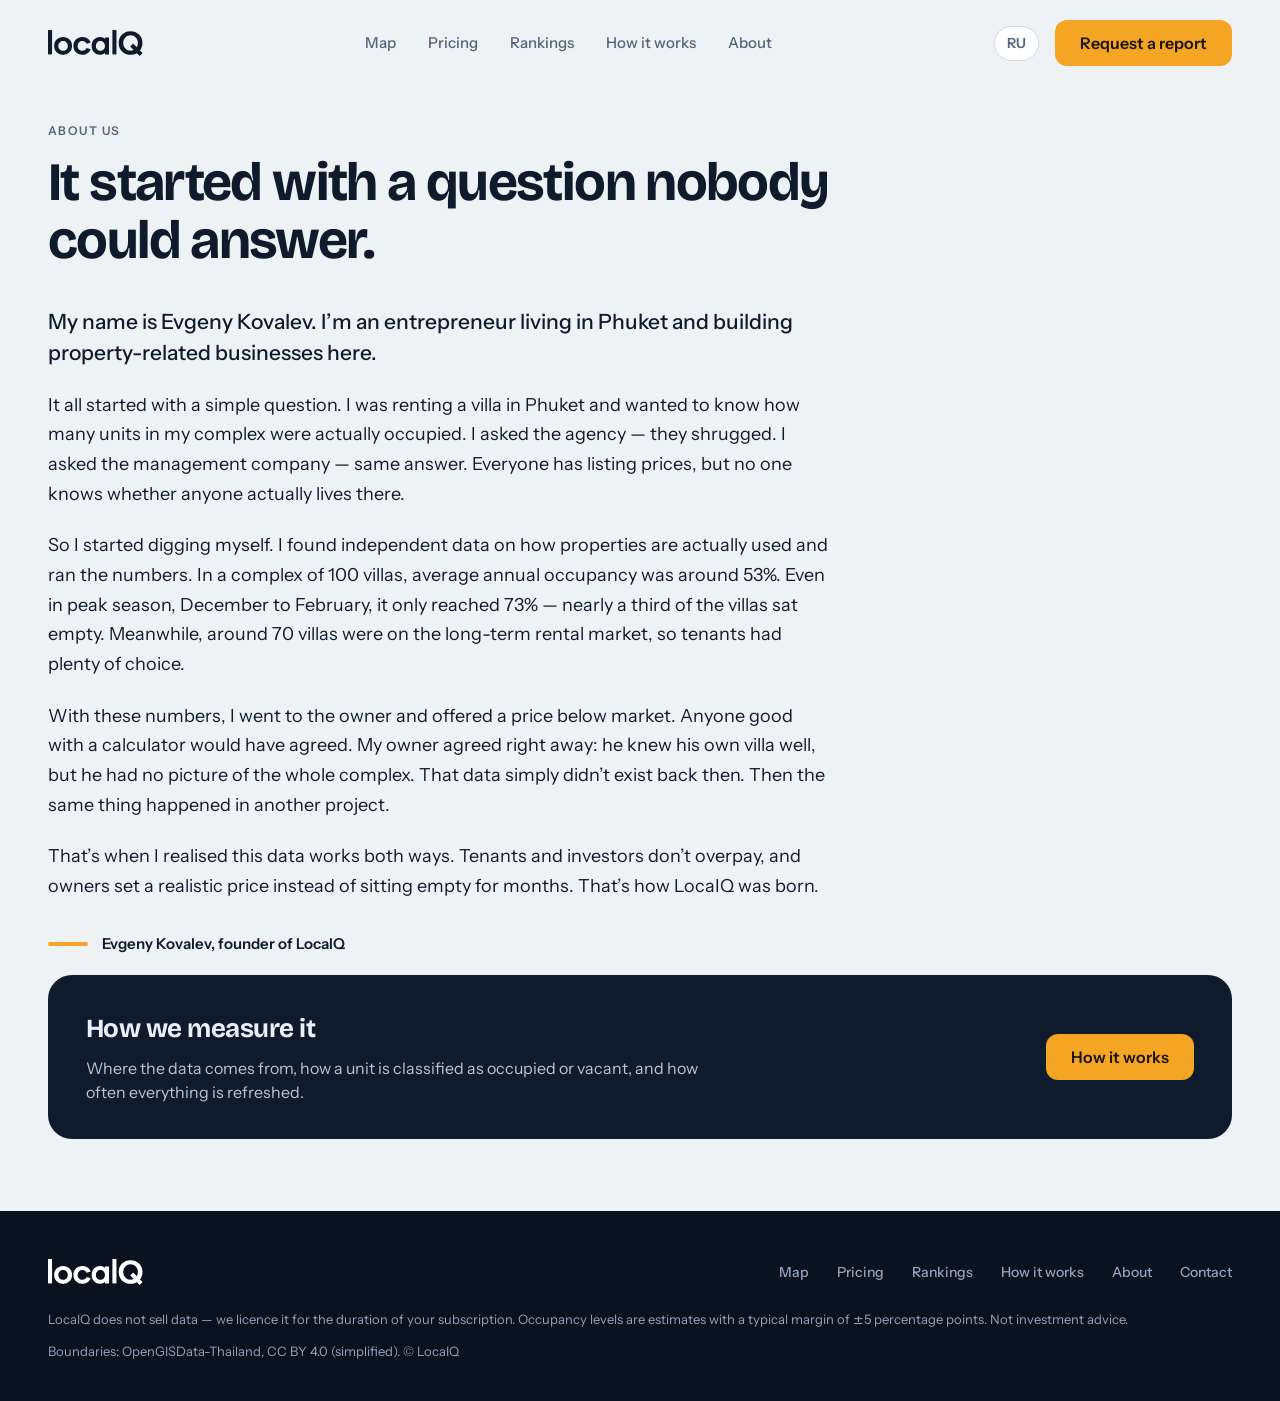
==== about/index.html @ 243b1ca3 "Pricing, About and How it works from the approved doc - Pricing rebuilt: Market Map (free), Market I" ====
<!doctype html>
<html lang="en">
<head>
<meta charset="utf-8">
<meta name="viewport" content="width=device-width,initial-scale=1">
<title>About us — LocaIQ</title>
<meta name="description" content="How LocaIQ started: one villa, one question nobody could answer, and the numbers that changed a deal.">
<meta property="og:title" content="About us — LocaIQ"><meta property="og:description" content="How LocaIQ started: one villa, one question nobody could answer, and the numbers that changed a deal."><meta property="og:type" content="article">
<link rel="alternate" hreflang="en" href="/about/"><link rel="alternate" hreflang="ru" href="/ru/about/">
<link rel="icon" href="/assets/logo.svg">
<link rel="preconnect" href="https://fonts.googleapis.com"><link rel="preconnect" href="https://fonts.gstatic.com" crossorigin>
<link href="https://fonts.googleapis.com/css2?family=Bricolage+Grotesque:opsz,wght@12..96,600;12..96,700;12..96,800&family=Instrument+Sans:wght@400;500;600&display=swap" rel="stylesheet">
<link rel="stylesheet" href="/assets/style.css">
</head>
<body>
<div class="wrap">
<header class="hdr">
<a href="/" aria-label="LocaIQ"><img src="/assets/logo.svg" width="95" height="26" alt="LocaIQ"></a>
<input type="checkbox" id="menu" hidden>
<nav class="nav"><a href="/#map">Map</a><a href="/#access">Pricing</a><a href="/#rankings">Rankings</a><a href="/how-it-works/">How it works</a><a href="/about/">About</a></nav>
<div class="hdr-r"><a class="lang" href="/ru/about/" hreflang="ru">RU</a><a class="btn btn-p" href="/#request">Request a report</a><label for="menu" class="burger" aria-label="Menu"><i></i><i></i><i></i></label></div>
</header>

<div class="art">
<span class="eyebrow">ABOUT US</span>
<h1>It started with a question nobody could answer.</h1>
</div>
</div>

<section style="padding-top:8px"><div class="wrap">
<div class="prose">
<p class="big">My name is Evgeny Kovalev. I&rsquo;m an entrepreneur living in Phuket and building property-related businesses here.</p>
<p>It all started with a simple question. I was renting a villa in Phuket and wanted to know how many units in my complex were actually occupied. I asked the agency &mdash; they shrugged. I asked the management company &mdash; same answer. Everyone has listing prices, but no one knows whether anyone actually lives there.</p>
<p>So I started digging myself. I found independent data on how properties are actually used and ran the numbers. In a complex of 100 villas, average annual occupancy was around 53%. Even in peak season, December to February, it only reached 73% &mdash; nearly a third of the villas sat empty. Meanwhile, around 70 villas were on the long-term rental market, so tenants had plenty of choice.</p>
<p>With these numbers, I went to the owner and offered a price below market. Anyone good with a calculator would have agreed. My owner agreed right away: he knew his own villa well, but he had no picture of the whole complex. That data simply didn&rsquo;t exist back then. Then the same thing happened in another project.</p>
<p>That&rsquo;s when I realised this data works both ways. Tenants and investors don&rsquo;t overpay, and owners set a realistic price instead of sitting empty for months. That&rsquo;s how LocaIQ was born.</p>
<div class="sig"><i></i><span>Evgeny Kovalev, founder of LocaIQ</span></div>
</div>

<div class="ent"><div><h3>How we measure it</h3><p>Where the data comes from, how a unit is classified as occupied or vacant, and how often everything is refreshed.</p></div><a class="btn btn-p" href="/how-it-works/">How it works</a></div>
</div></section>

<footer><div class="wrap">
<div class="row"><img class="logo-l" src="/assets/logo.svg" width="95" height="26" alt="LocaIQ">
<nav><a href="/#map">Map</a><a href="/#access">Pricing</a><a href="/#rankings">Rankings</a><a href="/how-it-works/">How it works</a><a href="/about/">About</a><a href="/#request">Contact</a></nav></div>
<p>LocaIQ does not sell data &mdash; we licence it for the duration of your subscription. Occupancy levels are estimates with a typical margin of &plusmn;5 percentage points. Not investment advice.</p>
<p>Boundaries: OpenGISData-Thailand, CC BY 4.0 (simplified). &copy; LocaIQ</p>
</div></footer>
</body>
</html>
---- assets/style.css ----
:root{--bg:#EEF2F4;--surface:#fff;--ink:#0F1B2D;--muted:#53647A;--line:#CFD9E1;--accent:#F5A524;--on-accent:#1A1203;--chip:#E0EAF0;--navy:#0F1B2D;--r1:#DCE6FA;--r2:#A9C2F0;--r3:#6D93DE;--r4:#3A5FC0;--r5:#172A74;--nodata:#C3CED6}
*{box-sizing:border-box;margin:0;padding:0}
html{scroll-behavior:smooth;-webkit-text-size-adjust:100%}
body{background:var(--bg);color:var(--ink);font-family:"Instrument Sans",system-ui,-apple-system,"Segoe UI",Roboto,sans-serif;font-size:16px;line-height:1.5}
h1,h2,h3,.display{font-family:"Bricolage Grotesque","Instrument Sans",system-ui,sans-serif;font-weight:700;letter-spacing:-.02em}
a{color:inherit;text-decoration:none}
img{max-width:100%;display:block}
.wrap{max-width:1440px;margin:0 auto;padding:0 48px}
/* header */
.hdr{display:flex;align-items:center;justify-content:space-between;padding:20px 0;gap:24px;position:relative}
.nav{display:flex;gap:32px;font-weight:500;font-size:15px;color:var(--muted)}
.nav a:hover{color:var(--ink)}
.hdr-r{display:flex;align-items:center;gap:16px}
.lang{font-weight:600;font-size:14px;color:var(--muted);border:1px solid var(--line);border-radius:999px;padding:6px 12px;background:#fff}
.lang:hover{color:var(--ink)}
.btn{display:inline-flex;align-items:center;justify-content:center;gap:8px;font:600 16px/1 "Instrument Sans",sans-serif;padding:14px 24px;border-radius:12px;border:1.5px solid transparent;cursor:pointer;text-align:center}
.btn-p{background:var(--accent);color:var(--on-accent)}
.btn-p:hover{filter:brightness(.96)}
.btn-o{border-color:rgba(15,27,45,.35);color:var(--ink);background:transparent}
.btn-o:hover{background:#fff}
.burger{display:none;background:#fff;border:1px solid var(--line);border-radius:12px;width:44px;height:44px;cursor:pointer;flex-direction:column;align-items:center;justify-content:center;gap:5px}
.burger i{display:block;width:20px;height:2px;background:var(--ink);border-radius:1px}
/* hero */
.hero{display:grid;grid-template-columns:1fr 560px;gap:56px;padding:24px 0 64px;align-items:center}
.pill{display:inline-flex;align-items:center;gap:8px;background:#fff;border:1px solid var(--line);border-radius:999px;padding:6px 12px;font-weight:600;font-size:11px;letter-spacing:.08em;color:var(--muted);text-transform:uppercase}
.dot{width:8px;height:8px;border-radius:50%;background:var(--accent);display:inline-block}
.hero h1{font-size:64px;line-height:1.06;letter-spacing:-.03em;margin:28px 0 24px;max-width:640px}
.lead{font-size:20px;line-height:1.5;color:var(--muted);max-width:560px}
.ctas{display:flex;gap:12px;flex-wrap:wrap;margin:28px 0}
.facts{display:flex;gap:36px;flex-wrap:wrap}
.facts b{display:block;font:700 32px/1.1 "Bricolage Grotesque",sans-serif}
.facts span{font-size:13px;color:var(--muted)}
.mapcard{background:var(--chip);border-radius:28px;position:relative;height:760px;overflow:hidden}
.mapbox{position:absolute;left:60px;top:18px;width:341px;height:720px}
.mapbox img{width:100%;height:100%}
.ring{position:absolute;left:18.4%;top:45.6%;width:34px;height:34px;margin:-17px 0 0 -17px;border-radius:50%;border:2px solid var(--accent);animation:pulse 2.2s ease-out infinite}
@keyframes pulse{0%{transform:scale(.6);opacity:1}100%{transform:scale(1.7);opacity:0}}
.panel{position:absolute;left:250px;top:300px;width:280px;background:#fff;border:1px solid var(--line);border-radius:18px;padding:18px;box-shadow:0 10px 28px rgba(15,26,46,.14);display:flex;flex-direction:column;gap:12px}
.eyebrow{font-weight:600;font-size:11px;letter-spacing:.08em;color:var(--muted);text-transform:uppercase}
.lvl{display:flex;align-items:center;gap:10px;font:700 24px/1.1 "Bricolage Grotesque",sans-serif}
.sq{width:14px;height:14px;border-radius:4px;display:inline-block;flex:none}
.panel p{font-size:13px;line-height:1.4;color:var(--muted)}
.panel hr,.hr{border:0;height:1px;background:var(--line)}
.prow{display:flex;gap:8px;align-items:center;font-size:14px;flex-wrap:wrap}
.lockrow{display:flex;gap:8px;align-items:center;font-size:13px;color:var(--muted)}
.legend{position:absolute;left:20px;bottom:18px;background:rgba(255,255,255,.92);border:1px solid var(--line);border-radius:12px;padding:10px 14px;display:flex;gap:14px;align-items:center;font-weight:500;font-size:12px;color:var(--muted);flex-wrap:wrap}
.ramp{display:flex}
.ramp i{display:block;width:28px;height:10px}
.nd{width:14px;height:10px;border-radius:2px;background:var(--nodata);display:inline-block}
/* sections */
section{padding:72px 0}
.sh{display:flex;flex-direction:column;gap:12px;margin-bottom:36px}
.sh .eyebrow{letter-spacing:.12em;font-size:12px}
.sh h2{font-size:44px;line-height:1.1;letter-spacing:-.02em;max-width:860px}
.sh p{font-size:18px;line-height:1.5;color:var(--muted);max-width:680px}
.grid5{display:grid;grid-template-columns:repeat(5,1fr);gap:16px}
.grid4{display:grid;grid-template-columns:repeat(4,1fr);gap:16px}
.grid3{display:grid;grid-template-columns:repeat(3,1fr);gap:16px}
.grid2{display:grid;grid-template-columns:repeat(2,1fr);gap:16px}
.card{background:#fff;border:1px solid var(--line);border-radius:20px;padding:20px;display:flex;flex-direction:column;gap:14px}
.card.open{border:2px solid var(--r4)}
.card h3{font-size:20px}
.card .top{display:flex;justify-content:space-between;align-items:center}
.ramp2{display:flex;gap:3px}
.ramp2 i{display:block;width:34px;height:8px;border-radius:4px;background:rgba(195,206,214,.6)}
.card .lv{font-weight:600;font-size:15px}
.card .sm{font-size:13px;color:var(--muted)}
.locked h3,.locked .lv{color:var(--muted)}
.lk{width:18px;height:18px;flex:none}
.plan{padding:24px;gap:16px;border-radius:20px}
.plan.hl{border:2px solid var(--accent)}
.plan .tag{font-weight:600;font-size:11px;letter-spacing:.1em;color:var(--muted)}
.plan h3{font-size:24px}
.price{display:flex;align-items:flex-end;gap:6px;white-space:nowrap}
.price b{font:800 34px/1.1 "Bricolage Grotesque",sans-serif}
.price span{font-size:14px;color:var(--muted)}
.plan ul{list-style:none;color:var(--muted);font-size:15px;line-height:24px;flex:1}
.plan .btn{align-self:flex-start}
.note{font-size:13px;color:var(--muted);margin-top:16px}
/* rankings */
.table{background:#fff;border:1px solid var(--line);border-radius:20px;overflow:hidden}
.trow{display:grid;grid-template-columns:32px 320px 200px 1fr;gap:24px;align-items:center;padding:18px 24px;border-top:1px solid var(--line)}
.trow:first-child{border-top:0}
.thead{background:var(--bg);color:var(--muted);font-weight:600;font-size:12px;letter-spacing:.08em;padding:14px 24px;text-transform:uppercase}
.trow .n{font:700 18px "Bricolage Grotesque",sans-serif;color:var(--muted)}
.trow .nm{font-weight:600}
.trow .tb{color:var(--muted);font-size:15px}
.tfoot{display:flex;gap:10px;align-items:center;justify-content:center;background:var(--bg);padding:18px 24px;font-weight:600;font-size:15px;color:var(--muted);border-top:1px solid var(--line)}
.lvtxt{font-size:13px;color:var(--muted);margin-left:12px}
/* steps / audience / trust */
.step b{font:800 44px/1 "Bricolage Grotesque",sans-serif;color:var(--r4)}
.step h3{font-size:22px}
.step p{font-size:15px;line-height:23px;color:var(--muted)}
.sample{margin-top:16px;background:#fff;border:1px solid var(--line);border-radius:20px;padding:28px;display:flex;align-items:center;justify-content:space-between;gap:24px;flex-wrap:wrap}
.sample h3{font-size:24px}
.sample p{color:var(--muted);font-size:16px;margin-top:6px;max-width:640px}
.aud{padding:32px;border-radius:24px;gap:14px}
.aud h3{font-size:28px}
.aud p{color:var(--muted);line-height:25px;flex:1}
.aud .btn{align-self:flex-start}
.trust{display:flex;flex-direction:column;gap:8px;padding-right:16px}
.trust i{display:block;width:40px;height:4px;border-radius:2px;background:var(--accent)}
.trust h3{font-size:22px}
.trust p{font-size:15px;line-height:23px;color:var(--muted)}
/* faq */
details.faq{border-bottom:1px solid var(--line)}
details.faq:first-of-type{border-top:1px solid var(--line)}
details.faq summary{list-style:none;cursor:pointer;display:flex;justify-content:space-between;gap:16px;align-items:center;padding:22px 0;font:600 20px "Bricolage Grotesque",sans-serif}
details.faq summary::-webkit-details-marker{display:none}
details.faq summary::after{content:"+";font:400 24px "Instrument Sans",sans-serif;color:var(--muted)}
details.faq[open] summary::after{content:"–"}
details.faq p{padding:0 0 22px;color:var(--muted);max-width:760px;font-size:16px;line-height:1.55}
/* request */
.req{background:var(--navy);color:#EAF0FA;padding:88px 0}
.req .in{display:grid;grid-template-columns:1fr 520px;gap:64px;align-items:start}
.req .eyebrow{color:var(--accent);font-size:12px;letter-spacing:.12em;margin-bottom:16px;display:block}
.req h2{font-size:44px;line-height:1.1;color:#EAF0FA;margin-bottom:16px}
.req .lead{color:#93A4BF;font-size:18px}
form{display:flex;flex-direction:column;gap:16px}
label{display:flex;flex-direction:column;gap:6px;font-weight:500;font-size:13px;color:#93A4BF}
input,select{background:#16243D;border:1px solid #2A3B5A;border-radius:12px;color:#EAF0FA;padding:14px 16px;font:400 16px "Instrument Sans",sans-serif;width:100%}
input::placeholder{color:#6F82A1}
input:focus,select:focus{outline:2px solid var(--accent);outline-offset:1px}
.req .btn{width:100%}
.hp{position:absolute;left:-9999px}
footer{background:#0A1220;color:#93A4BF;padding:48px 0 40px}
footer .row{display:flex;justify-content:space-between;align-items:center;gap:24px;flex-wrap:wrap;margin-bottom:24px}
footer nav{display:flex;gap:28px;font-weight:500;font-size:14px;flex-wrap:wrap}
footer nav a:hover{color:#fff}
footer p{font-size:13px;line-height:20px;margin-top:12px}
footer .logo-l{filter:brightness(0) invert(1)}
/* responsive */
@media(max-width:1180px){
 .hero{grid-template-columns:1fr}
 .mapcard{max-width:560px;width:100%}
 .grid5{grid-template-columns:repeat(3,1fr)}.grid4{grid-template-columns:repeat(2,1fr)}
 .req .in{grid-template-columns:1fr}
}
@media(max-width:860px){
 .wrap{padding:0 20px}
 .nav{display:none;position:absolute;top:72px;left:0;right:0;flex-direction:column;gap:0;background:#fff;border:1px solid var(--line);border-radius:16px;padding:8px;z-index:20;box-shadow:0 10px 28px rgba(15,26,46,.14)}
 .nav a{padding:12px 14px;font-size:16px}
 #menu:checked~.nav{display:flex}
 .burger{display:flex}
 .hdr .btn{display:none}
 .hero{padding:8px 0 40px}
 .hero h1{font-size:38px;line-height:1.1;letter-spacing:-.03em;margin:20px 0}
 .lead{font-size:17px;line-height:26px}
 .ctas .btn{width:100%}
 .facts{gap:28px}.facts b{font-size:28px}
 .mapcard{height:620px;border-radius:24px}
 .mapbox{left:30px;top:20px;width:204px;height:430px}
 .panel{left:12px;right:12px;top:auto;bottom:12px;width:auto}
 .legend{left:12px;top:12px;bottom:auto;padding:8px 12px;gap:10px;font-size:11px}
 .ramp i{width:18px;height:8px}
 section{padding:48px 0}
 .sh h2{font-size:30px;line-height:1.13;letter-spacing:-.02em}
 .sh p{font-size:16px;line-height:24px}
 .grid5,.grid4,.grid3,.grid2{grid-template-columns:1fr;gap:12px}
 .trow{grid-template-columns:20px 1fr auto;gap:14px;padding:14px 16px}
 .trow .tb{display:none}
 .thead .tb{display:none}
 .step b{font-size:36px}.step h3{font-size:20px}
 .aud{padding:24px}.aud h3{font-size:24px}.aud .btn,.sample .btn{width:100%}
 .trust h3{font-size:20px}
 details.faq summary{font-size:17px;padding:18px 0}
 .req{padding:56px 0}.req h2{font-size:30px}.req .lead{font-size:16px}
 footer .row{flex-direction:column;align-items:flex-start}
}
.thead .tb{font-size:12px;color:var(--muted)}

/* report */
.lchip{display:inline-flex;align-items:center;justify-content:center;vertical-align:middle;background:var(--chip);border:0;border-radius:8px;padding:4px 9px;cursor:pointer;margin:0 2px}
.lchip:hover{background:#d3e2ec}
.lchip .lk{width:14px;height:14px}
[data-lock]{cursor:pointer}
.rt{padding:24px 0 8px}.crumb{color:var(--muted);font-weight:500;font-size:14px;display:flex;gap:8px;align-items:center;flex-wrap:wrap;margin-bottom:14px}
.pill2{background:#fff;border:1px solid var(--line);border-radius:999px;padding:4px 10px;font-weight:600;font-size:11px;color:var(--ink)}
.rt h1{font-size:64px;line-height:1.05;margin-bottom:14px}.rt .lead{max-width:760px}
.rs{padding:36px 0}.rs h2{font-size:30px;line-height:1.15;margin-bottom:20px}
.sumcard{flex-direction:row;align-items:center;gap:40px;padding:32px;border-top:4px solid var(--ink)}
.ringw{display:flex;flex-direction:column;align-items:center;gap:8px;font-size:12px;font-weight:500;color:var(--muted);flex:none}
.lines{display:flex;flex-direction:column;gap:14px;font-size:18px;line-height:1.5}.lines b{font-weight:600}.sm{font-size:13px;color:var(--muted)}
.kcard{background:#fff;border:1px solid var(--line);border-radius:20px;overflow:hidden}
.strip{display:grid;grid-template-columns:repeat(5,1fr);border-bottom:1px solid var(--line);overflow-x:auto}
.tab{background:#fff;border:0;border-right:1px solid var(--line);padding:16px 18px 0;text-align:left;cursor:pointer;display:flex;flex-direction:column;gap:6px;min-width:138px;font:inherit;color:var(--muted);position:relative}
.tab:last-child{border-right:0}.tab .tn{font-weight:500;font-size:13px}.tab b{font:700 20px/1.1 "Bricolage Grotesque",sans-serif;min-height:24px}
.tab .lk{width:16px;height:16px;margin:4px 0 4px}.tab .tb{display:block;height:3px;background:var(--chip);margin:8px -18px 0}
.tab.on{background:#F4F8FB;color:var(--ink)}.tab.on .tb{background:var(--accent)}
.kbody{padding:24px 28px 28px;display:flex;flex-direction:column;gap:16px}.kt{font-weight:600}
.segs{display:inline-flex;background:var(--bg);border-radius:10px;padding:3px;gap:4px;align-self:flex-start}
.sg{border:0;background:transparent;padding:7px 14px;border-radius:8px;font:600 13px "Instrument Sans",sans-serif;color:var(--muted);display:inline-flex;align-items:center;gap:6px;cursor:pointer}
.sg.on{background:#fff;color:var(--ink)}
.bars{display:grid;grid-template-columns:repeat(6,1fr);align-items:end;gap:10px;height:230px;max-width:760px}
.bar{display:flex;flex-direction:column;align-items:center;justify-content:flex-end;gap:6px;height:100%}
.bar i{display:block;width:min(64px,100%);border-radius:10px}.bl{font:600 11px "Instrument Sans",sans-serif;text-align:center}.bm{font-weight:500;font-size:13px;color:var(--muted)}
.rhead{display:flex;align-items:center;gap:16px;flex-wrap:wrap;margin-bottom:20px}.rhead h2{margin:0}
.paid{display:inline-flex;align-items:center;gap:8px;background:var(--accent);color:var(--on-accent);font-weight:600;font-size:12px;border-radius:999px;padding:6px 12px}
.hmap{flex-direction:row;gap:32px;padding:24px;align-items:stretch}.hm{position:relative;flex:1;min-height:360px;border-radius:14px;overflow:hidden;background:var(--bg)}
.blur{filter:blur(6px);pointer-events:none;user-select:none}.fmap{width:100%;height:100%;display:block}
.unl{position:absolute;left:50%;top:50%;transform:translate(-50%,-50%);background:#fff;border:1px solid var(--line);border-radius:18px;padding:24px;text-align:center;display:flex;flex-direction:column;align-items:center;gap:10px;box-shadow:0 10px 28px rgba(15,26,46,.16);width:min(340px,86%)}
.unl h3{font-size:20px}.unl p{font-size:14px;color:var(--muted)}
.dist{width:300px;display:flex;flex-direction:column;gap:12px;flex:none}.dist h3{font-size:18px}
.drow{display:flex;align-items:center;gap:10px;font-weight:500;font-size:14px}.drow span{flex:1}.sq{width:16px;height:16px;border-radius:5px;display:inline-block;flex:none}
.lrow{display:flex;align-items:center;gap:8px;font-weight:500;font-size:14px}
.mxc{position:relative;padding:0;overflow:hidden;min-height:440px}.mxg{padding:20px 24px}
.mh{display:grid;grid-template-columns:70px repeat(6,1fr);gap:6px;font:600 11px "Instrument Sans",sans-serif;color:var(--muted);margin-bottom:6px;padding-left:0}
.mr{display:grid;grid-template-columns:70px repeat(6,1fr);gap:6px;margin-bottom:6px;align-items:center;font-size:11px;color:var(--muted)}.mr i{display:block;height:18px;border-radius:4px}
.mxc .unl.abs{position:absolute}
.cta{background:var(--navy);border-radius:24px;padding:48px;color:#EAF0FA;display:flex;flex-direction:column;gap:14px}
.cta h2{font-size:36px;color:#EAF0FA;margin:0}.cta p{color:#B9C6D6;font-size:17px;max-width:640px}
.ctab{display:flex;gap:12px;flex-wrap:wrap;margin-top:8px}.btn-o2{border-color:#B9C6D6;color:#fff}.btn-o2:hover{background:rgba(255,255,255,.08)}
.dlg{border:0;border-radius:20px;padding:0;max-width:420px;width:calc(100% - 32px);box-shadow:0 20px 60px rgba(15,26,46,.35)}
.dlg::backdrop{background:rgba(15,27,45,.55)}
.dlgc{padding:32px 28px 28px;display:flex;flex-direction:column;gap:10px;align-items:center;text-align:center;position:relative}
.dlgc h3{font-size:22px}.dlgc p{color:var(--muted);font-size:15px;line-height:1.5}.dbtns{display:flex;gap:10px;margin-top:10px;flex-wrap:wrap;justify-content:center}
.dx{position:absolute;right:12px;top:8px;border:0;background:transparent;font-size:28px;line-height:1;cursor:pointer;color:var(--muted)}
.dic{width:56px;height:56px;border-radius:50%;background:var(--chip);display:grid;place-items:center}
@media(max-width:860px){
 .rt h1{font-size:38px}.rs{padding:24px 0}.rs h2{font-size:22px}
 .sumcard{flex-direction:column;align-items:stretch;gap:18px;padding:20px}.ringw{align-self:center}.lines{font-size:15px}
 .strip{display:flex}.tab{flex:none;min-width:138px}.kbody{padding:16px 16px 20px}.bars{height:210px;gap:6px}
 .hmap{flex-direction:column;padding:16px;gap:18px}.hm{min-height:300px}.dist{width:auto}
 .mxc{min-height:380px}.cta{padding:26px 22px}.cta h2{font-size:24px}.ctab .btn{width:100%}
}

/* ========== pricing v2 ========== */
.plan{transition:box-shadow .18s ease,border-color .18s ease}
.plan:hover{box-shadow:0 10px 30px rgba(15,26,46,.09)}
.plan .pre{font-size:14px;color:var(--muted);font-weight:500;margin-bottom:-8px}
.price .from{font:600 15px/1 "Instrument Sans",sans-serif;color:var(--muted);align-self:center;margin-right:2px}
.plan ul li{position:relative;padding-left:20px}
.plan ul li::before{content:"";position:absolute;left:0;top:10px;width:9px;height:9px;border-radius:50%;background:var(--r2)}
.plan.hl ul li::before{background:var(--accent)}
.plan.hl .tag{color:var(--on-accent);background:var(--accent);border-radius:999px;padding:4px 10px;align-self:flex-start}
.tiers{border:1px solid var(--line);border-radius:14px;overflow:hidden;font-size:14px}
.tiers div{display:flex;justify-content:space-between;gap:12px;padding:10px 14px;border-top:1px solid var(--line)}
.tiers div:first-child{border-top:0;background:var(--bg);font:600 11px/1.3 "Instrument Sans",sans-serif;letter-spacing:.08em;color:var(--muted);text-transform:uppercase}
.tiers b{font-weight:700}
.tiers span{color:var(--muted)}
.pbtns{display:flex;gap:10px;flex-wrap:wrap}
.pbtns .btn{flex:1 1 auto}
.ent{margin-top:18px;background:var(--navy);color:#EAF0FA;border-radius:24px;padding:34px 38px;display:flex;align-items:center;justify-content:space-between;gap:28px;flex-wrap:wrap}
.ent h3{font-size:26px;color:#EAF0FA}
.ent p{color:#B9C6D6;font-size:16px;line-height:1.55;max-width:640px;margin-top:8px}
.ent .btn{flex:none}
.lic{font-size:13px;line-height:21px;color:var(--muted);margin-top:18px;max-width:900px}
/* ========== article pages ========== */
.art{padding:36px 0 8px;max-width:820px}
.art .eyebrow{letter-spacing:.12em;font-size:12px;display:block;margin-bottom:14px}
.art h1{font-size:54px;line-height:1.07;letter-spacing:-.03em;margin-bottom:20px}
.art .lead{font-size:21px;line-height:1.5;max-width:780px}
.prose{max-width:780px;display:flex;flex-direction:column;gap:22px;font-size:18px;line-height:1.65}
.prose p.big{font-size:21px;line-height:1.5;font-weight:500}
.prose .mut{color:var(--muted)}
.steps{display:flex;flex-direction:column;gap:12px;max-width:900px}
.stp{background:#fff;border:1px solid var(--line);border-radius:18px;padding:22px 24px;display:grid;grid-template-columns:46px 1fr;gap:18px;align-items:start}
.stp>b{font:800 20px/46px "Bricolage Grotesque",sans-serif;color:#fff;background:var(--r4);border-radius:13px;width:46px;height:46px;text-align:center}
.stp h3{font-size:20px;margin-bottom:6px}
.stp p{color:var(--muted);font-size:16px;line-height:1.55}
.callout{background:#fff;border:1px solid var(--line);border-left:4px solid var(--accent);border-radius:16px;padding:22px 26px;max-width:900px;margin-top:16px}
.callout h3{font-size:18px;margin-bottom:6px}
.callout p{color:var(--muted);font-size:16px;line-height:1.55}
.sig{display:flex;align-items:center;gap:14px;margin-top:8px}
.sig i{display:block;width:40px;height:4px;border-radius:2px;background:var(--accent)}
.sig span{font-weight:600;font-size:15px}
@media(max-width:860px){
 .art{padding:20px 0 4px}
 .art h1{font-size:34px;line-height:1.1}
 .art .lead{font-size:17px;line-height:26px}
 .prose{font-size:17px;line-height:1.6;gap:18px}
 .prose p.big{font-size:19px}
 .stp{grid-template-columns:38px 1fr;gap:14px;padding:18px}
 .stp>b{font-size:17px;line-height:38px;width:38px;height:38px;border-radius:11px}
 .stp h3{font-size:18px}
 .ent{padding:24px 22px}.ent h3{font-size:22px}.ent .btn{width:100%}
 .callout{padding:18px 20px}
}
.plan .btn,.plan .pbtns{align-self:stretch}
.plan .pbtns .btn{align-self:auto}
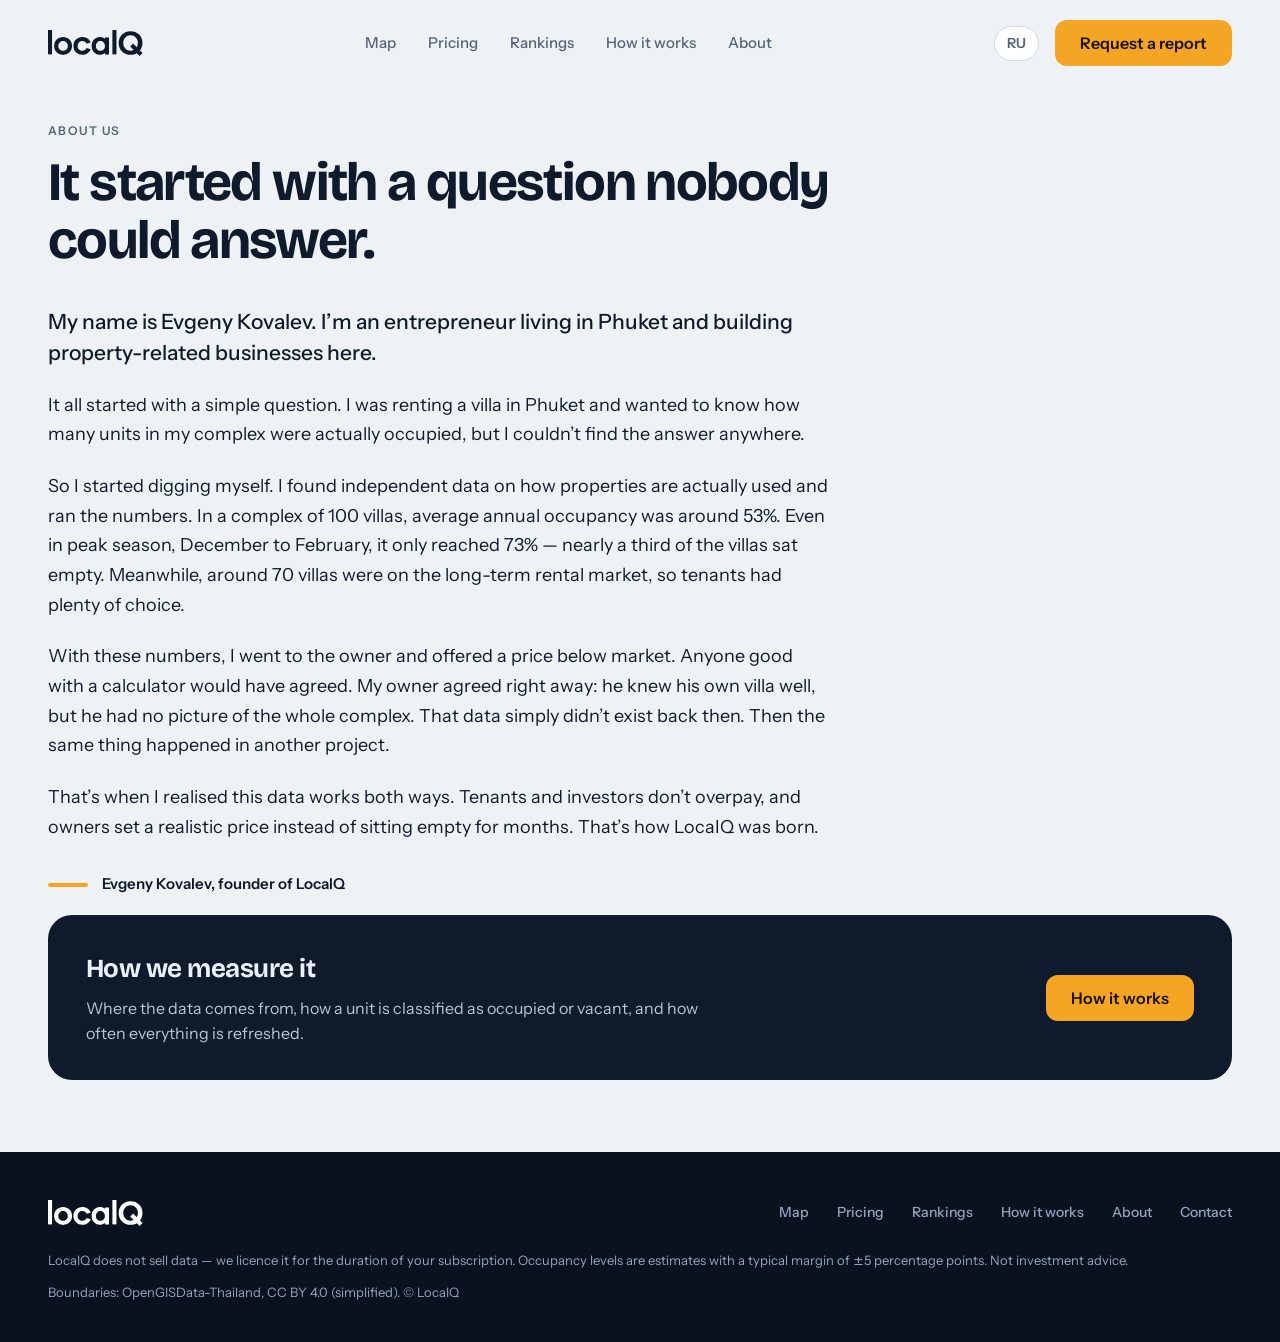
==== commit e9f380e0: "About: soften the opening line per the approved doc Replace the agency/management-company anecdote w" ====
--- a/about/index.html
+++ b/about/index.html
@@ -30,7 +30,7 @@
 <section style="padding-top:8px"><div class="wrap">
 <div class="prose">
 <p class="big">My name is Evgeny Kovalev. I&rsquo;m an entrepreneur living in Phuket and building property-related businesses here.</p>
-<p>It all started with a simple question. I was renting a villa in Phuket and wanted to know how many units in my complex were actually occupied. I asked the agency &mdash; they shrugged. I asked the management company &mdash; same answer. Everyone has listing prices, but no one knows whether anyone actually lives there.</p>
+<p>It all started with a simple question. I was renting a villa in Phuket and wanted to know how many units in my complex were actually occupied, but I couldn&rsquo;t find the answer anywhere.</p>
 <p>So I started digging myself. I found independent data on how properties are actually used and ran the numbers. In a complex of 100 villas, average annual occupancy was around 53%. Even in peak season, December to February, it only reached 73% &mdash; nearly a third of the villas sat empty. Meanwhile, around 70 villas were on the long-term rental market, so tenants had plenty of choice.</p>
 <p>With these numbers, I went to the owner and offered a price below market. Anyone good with a calculator would have agreed. My owner agreed right away: he knew his own villa well, but he had no picture of the whole complex. That data simply didn&rsquo;t exist back then. Then the same thing happened in another project.</p>
 <p>That&rsquo;s when I realised this data works both ways. Tenants and investors don&rsquo;t overpay, and owners set a realistic price instead of sitting empty for months. That&rsquo;s how LocaIQ was born.</p>
